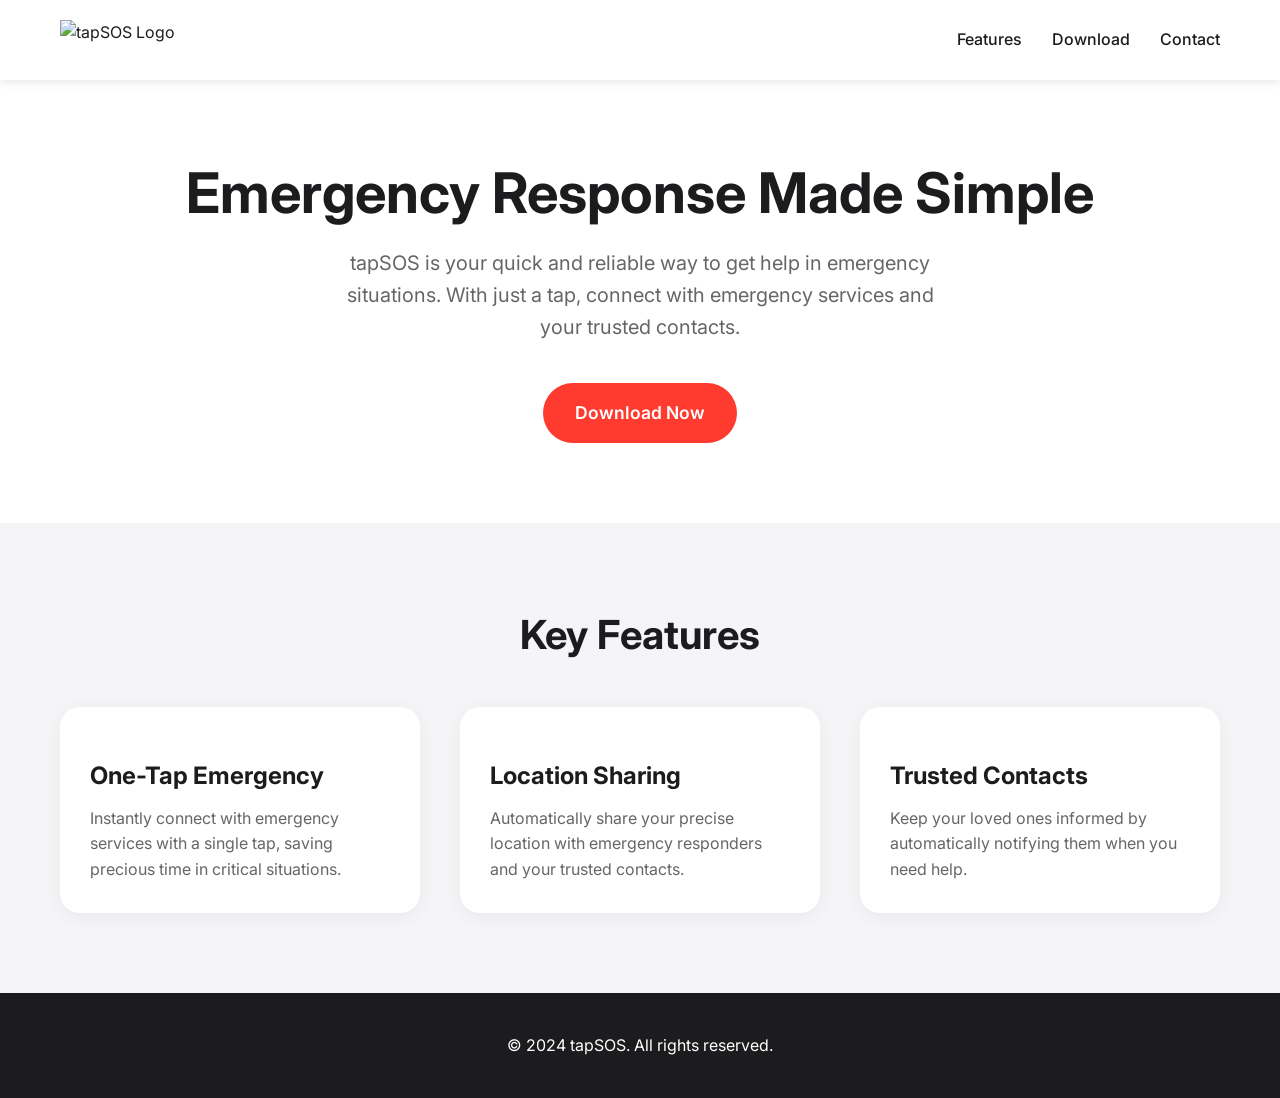
==== tapsos/index.html @ 2dd0941b "Update index.html" ====
<!DOCTYPE html>
<html lang="en">
<head>
    <meta charset="UTF-8">
    <meta name="viewport" content="width=device-width, initial-scale=1.0">
    <title>tapSOS - Emergency Response Made Simple</title>
    <link rel="preconnect" href="https://fonts.googleapis.com">
    <link rel="preconnect" href="https://fonts.gstatic.com" crossorigin>
    <link href="https://fonts.googleapis.com/css2?family=Inter:wght@400;500;600;700&display=swap" rel="stylesheet">
    <style>
        :root {
            --primary-color: #FF3B30;
            --secondary-color: #1C1C1E;
            --background-color: #FFFFFF;
            --text-color: #1C1C1E;
            --accent-color: #007AFF;
        }

        * {
            margin: 0;
            padding: 0;
            box-sizing: border-box;
        }

        body {
            font-family: 'Inter', sans-serif;
            line-height: 1.6;
            color: var(--text-color);
            background-color: var(--background-color);
        }

        .container {
            max-width: 1200px;
            margin: 0 auto;
            padding: 0 20px;
        }

        header {
            background-color: var(--background-color);
            padding: 20px 0;
            box-shadow: 0 2px 10px rgba(0, 0, 0, 0.1);
            position: fixed;
            width: 100%;
            top: 0;
            z-index: 1000;
        }

        nav {
            display: flex;
            justify-content: space-between;
            align-items: center;
        }

        .logo {
            height: 40px;
        }

        .nav-links {
            display: flex;
            gap: 30px;
        }

        .nav-links a {
            text-decoration: none;
            color: var(--text-color);
            font-weight: 500;
            transition: color 0.3s ease;
        }

        .nav-links a:hover {
            color: var(--primary-color);
        }

        .hero {
            padding: 160px 0 80px;
            text-align: center;
        }

        .hero h1 {
            font-size: 3.5rem;
            font-weight: 700;
            margin-bottom: 20px;
            line-height: 1.2;
        }

        .hero p {
            font-size: 1.25rem;
            color: #666;
            max-width: 600px;
            margin: 0 auto 40px;
        }

        .cta-button {
            display: inline-block;
            background-color: var(--primary-color);
            color: white;
            padding: 16px 32px;
            border-radius: 30px;
            text-decoration: none;
            font-weight: 600;
            font-size: 1.1rem;
            transition: transform 0.3s ease, box-shadow 0.3s ease;
        }

        .cta-button:hover {
            transform: translateY(-2px);
            box-shadow: 0 4px 15px rgba(255, 59, 48, 0.3);
        }

        .features {
            padding: 80px 0;
            background-color: #F5F5F7;
        }

        .features-grid {
            display: grid;
            grid-template-columns: repeat(auto-fit, minmax(300px, 1fr));
            gap: 40px;
            margin-top: 40px;
        }

        .feature-card {
            background: white;
            padding: 30px;
            border-radius: 20px;
            box-shadow: 0 4px 20px rgba(0, 0, 0, 0.05);
        }

        .feature-card h3 {
            margin: 20px 0 10px;
            font-size: 1.5rem;
        }

        .feature-card p {
            color: #666;
        }

        footer {
            background-color: var(--secondary-color);
            color: white;
            padding: 40px 0;
            text-align: center;
        }

        @media (max-width: 768px) {
            .hero h1 {
                font-size: 2.5rem;
            }

            .nav-links {
                display: none;
            }
        }
    </style>
</head>
<body>
    <header>
        <nav class="container">
            <img src="tapsostrans.png" alt="tapSOS Logo" class="logo">
            <div class="nav-links">
                <a href="#features">Features</a>
                <a href="#download">Download</a>
                <a href="#contact">Contact</a>
            </div>
        </nav>
    </header>

    <section class="hero">
        <div class="container">
            <h1>Emergency Response Made Simple</h1>
            <p>tapSOS is your quick and reliable way to get help in emergency situations. With just a tap, connect with emergency services and your trusted contacts.</p>
            <a href="#download" class="cta-button">Download Now</a>
        </div>
    </section>

    <section class="features" id="features">
        <div class="container">
            <h2 style="text-align: center; font-size: 2.5rem; margin-bottom: 20px;">Key Features</h2>
            <div class="features-grid">
                <div class="feature-card">
                    <h3>One-Tap Emergency</h3>
                    <p>Instantly connect with emergency services with a single tap, saving precious time in critical situations.</p>
                </div>
                <div class="feature-card">
                    <h3>Location Sharing</h3>
                    <p>Automatically share your precise location with emergency responders and your trusted contacts.</p>
                </div>
                <div class="feature-card">
                    <h3>Trusted Contacts</h3>
                    <p>Keep your loved ones informed by automatically notifying them when you need help.</p>
                </div>
            </div>
        </div>
    </section>

    <footer>
        <div class="container">
            <p>&copy; 2024 tapSOS. All rights reserved.</p>
        </div>
    </footer>
</body>
</html>
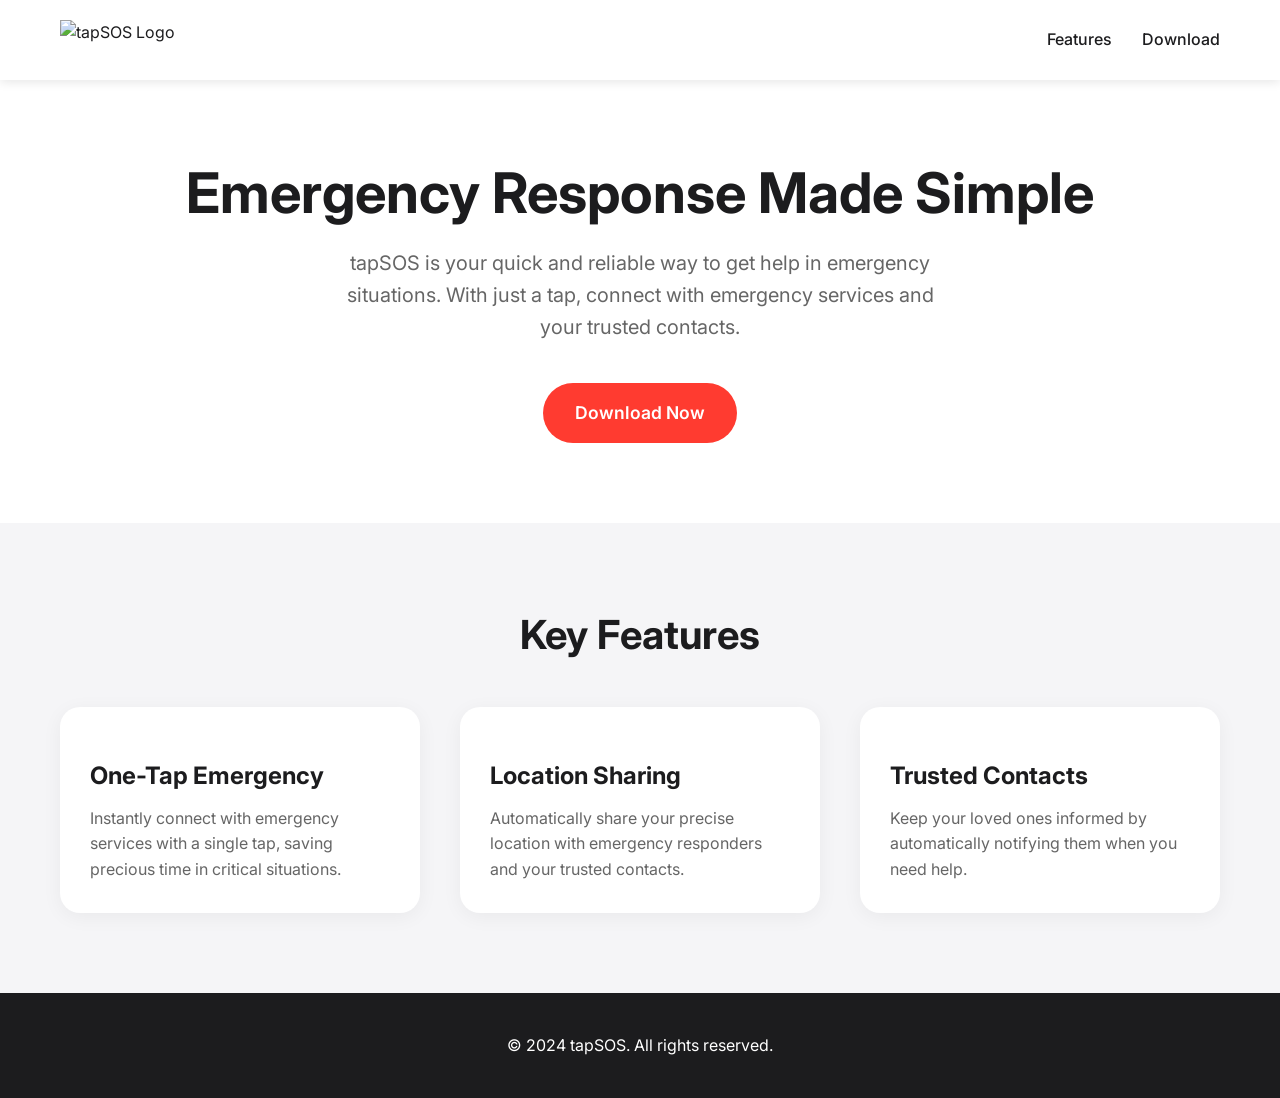
==== commit 5119b618: "Update index.html" ====
--- a/tapsos/index.html
+++ b/tapsos/index.html
@@ -160,7 +160,6 @@
             <div class="nav-links">
                 <a href="#features">Features</a>
                 <a href="#download">Download</a>
-                <a href="#contact">Contact</a>
             </div>
         </nav>
     </header>
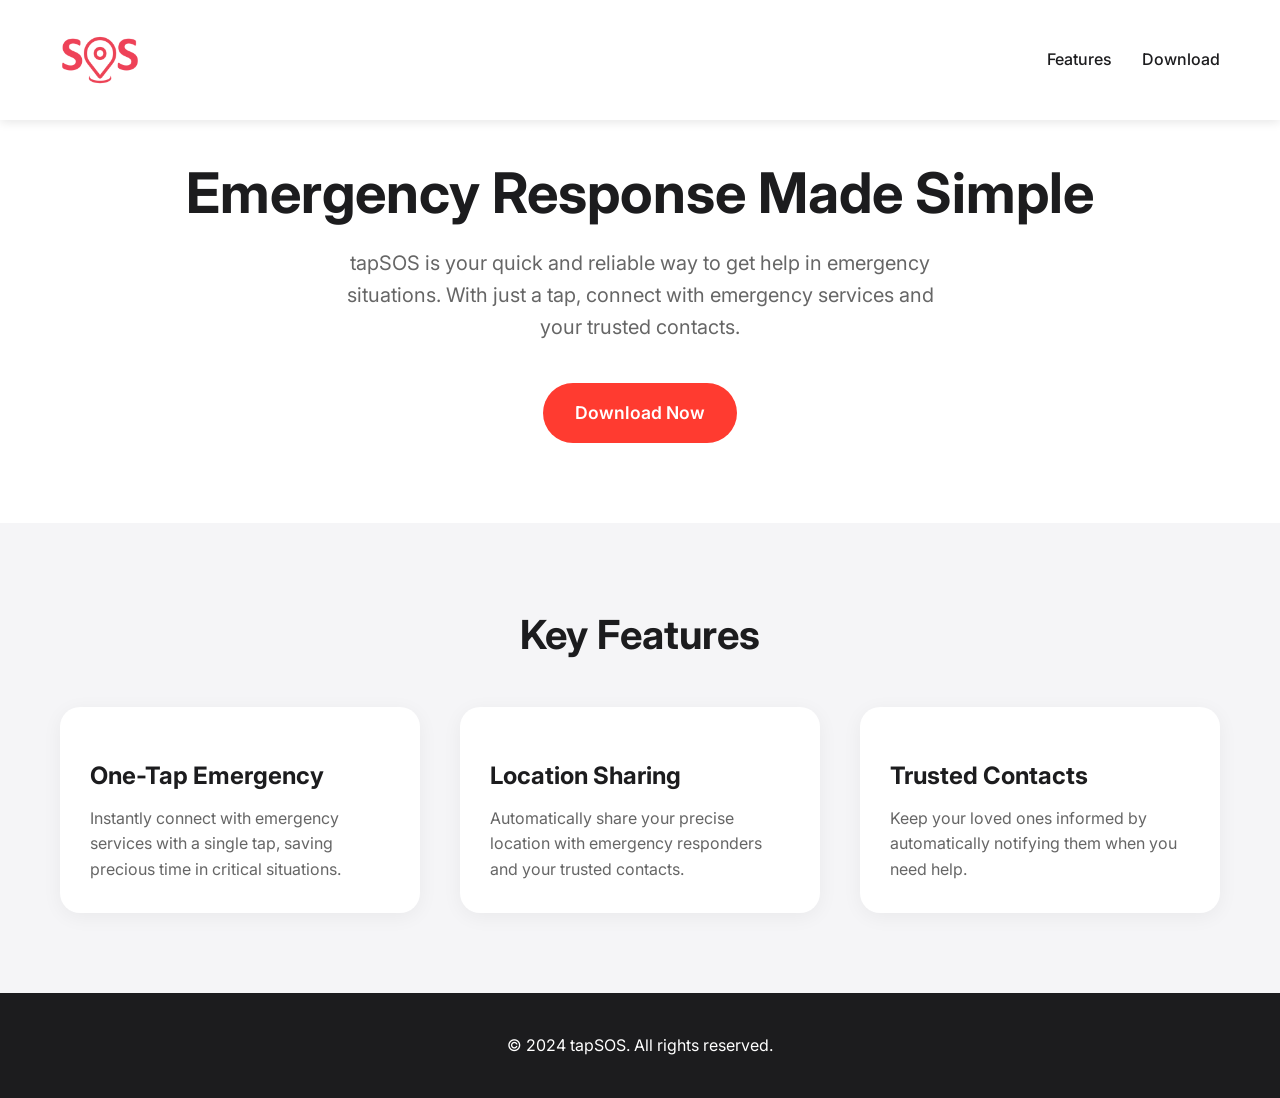
==== commit 6a1de0e4: "Update index.html" ====
--- a/tapsos/index.html
+++ b/tapsos/index.html
@@ -52,7 +52,7 @@
         }
 
         .logo {
-            height: 40px;
+            height: 80px;
         }
 
         .nav-links {
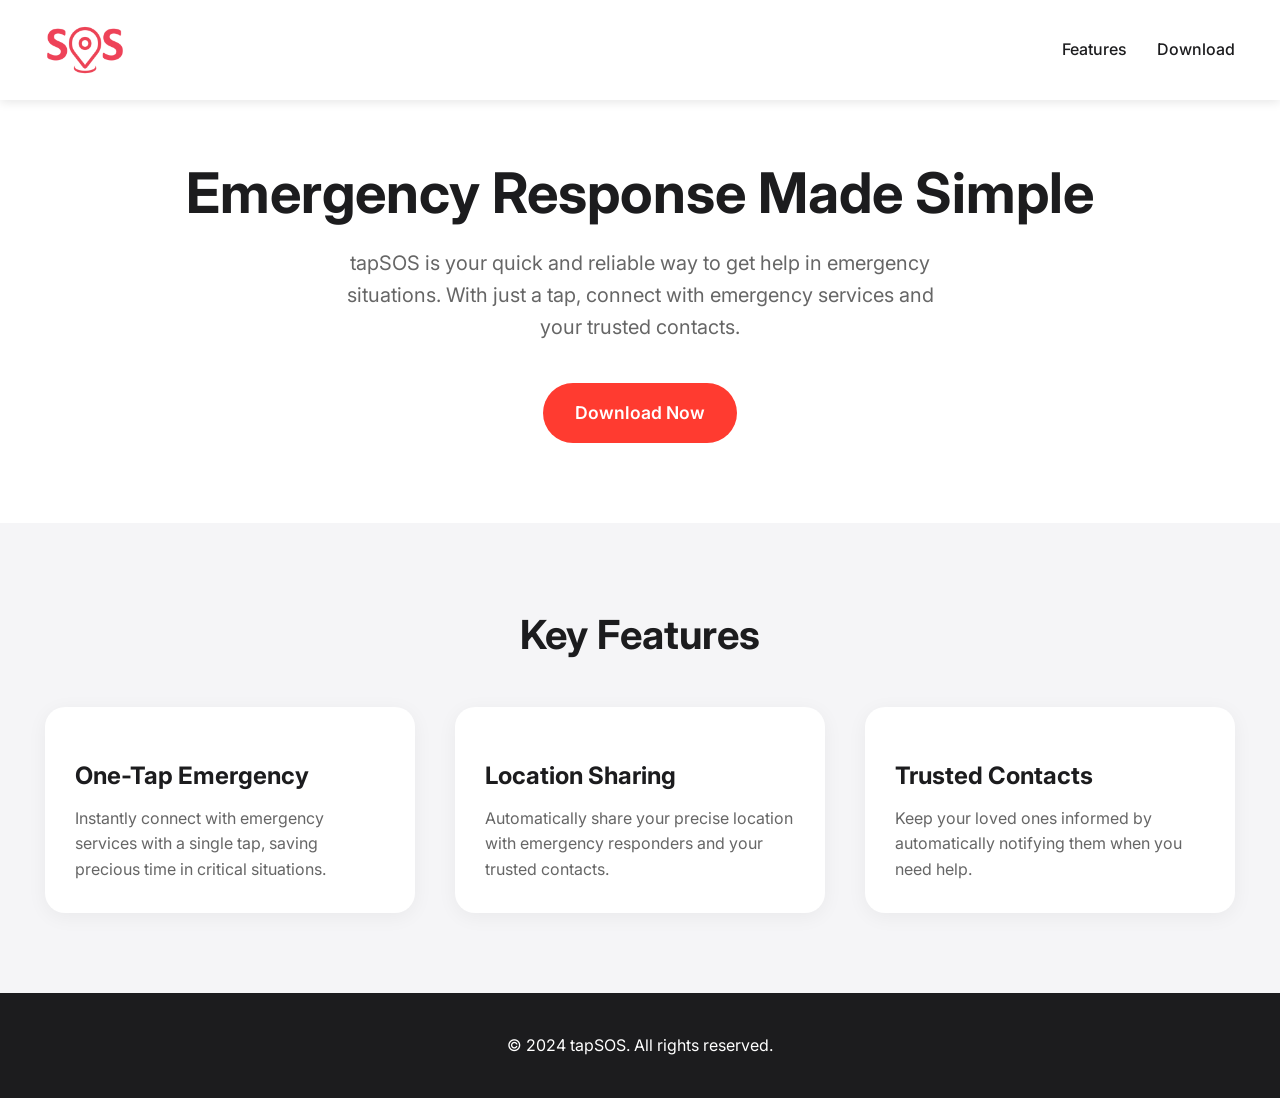
==== commit 7e10ff53: "Update index.html" ====
--- a/tapsos/index.html
+++ b/tapsos/index.html
@@ -32,12 +32,12 @@
         .container {
             max-width: 1200px;
             margin: 0 auto;
-            padding: 0 20px;
+            padding: 0 5px;
         }
 
         header {
             background-color: var(--background-color);
-            padding: 20px 0;
+            padding: 10px 0;
             box-shadow: 0 2px 10px rgba(0, 0, 0, 0.1);
             position: fixed;
             width: 100%;
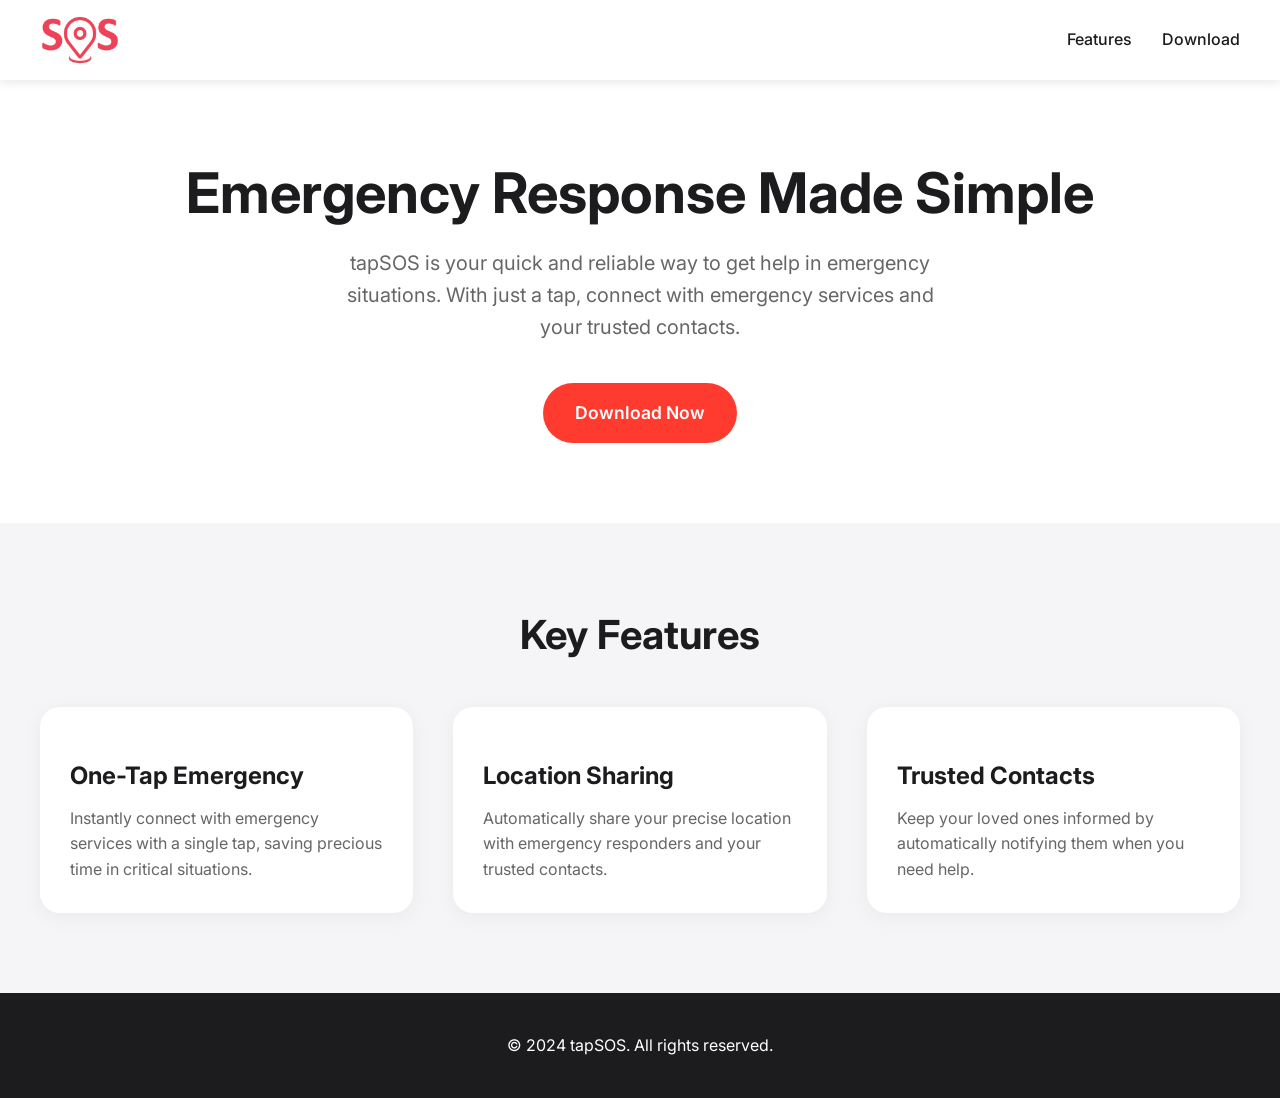
==== commit cb4d3f71: "Update index.html" ====
--- a/tapsos/index.html
+++ b/tapsos/index.html
@@ -32,12 +32,12 @@
         .container {
             max-width: 1200px;
             margin: 0 auto;
-            padding: 0 5px;
+            padding: 0 0;
         }
 
         header {
             background-color: var(--background-color);
-            padding: 10px 0;
+            padding: 0 0;
             box-shadow: 0 2px 10px rgba(0, 0, 0, 0.1);
             position: fixed;
             width: 100%;
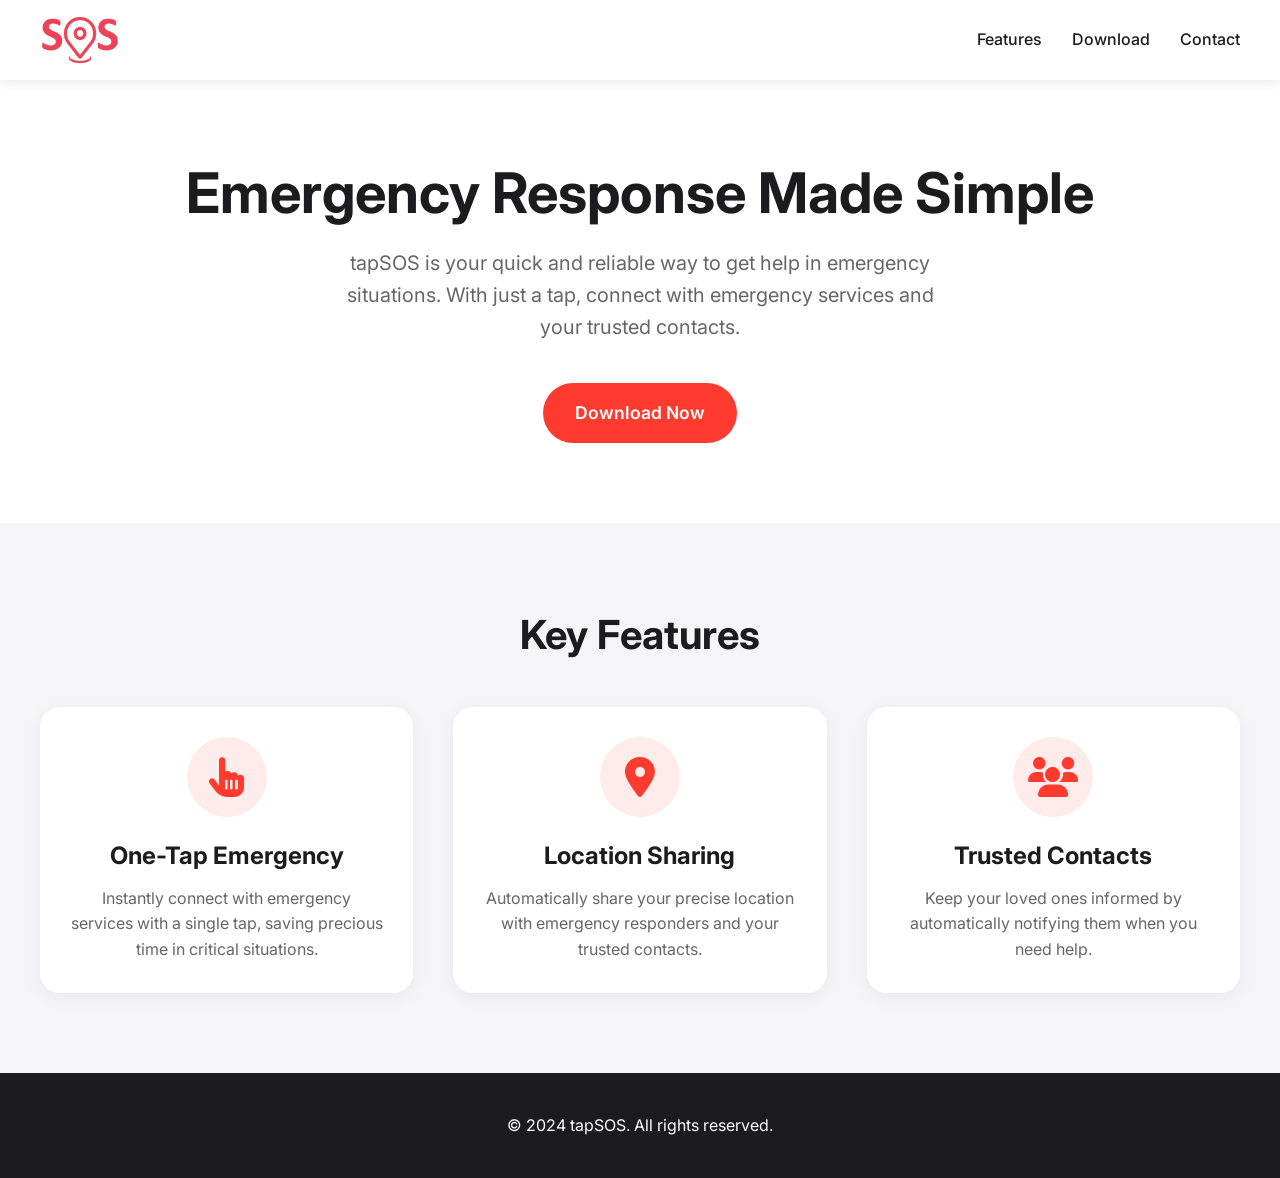
==== commit eb21256f: "Update index.html" ====
--- a/tapsos/index.html
+++ b/tapsos/index.html
@@ -7,6 +7,7 @@
     <link rel="preconnect" href="https://fonts.googleapis.com">
     <link rel="preconnect" href="https://fonts.gstatic.com" crossorigin>
     <link href="https://fonts.googleapis.com/css2?family=Inter:wght@400;500;600;700&display=swap" rel="stylesheet">
+    <link rel="stylesheet" href="https://cdnjs.cloudflare.com/ajax/libs/font-awesome/6.5.1/css/all.min.css">
     <style>
         :root {
             --primary-color: #FF3B30;
@@ -32,12 +33,12 @@
         .container {
             max-width: 1200px;
             margin: 0 auto;
-            padding: 0 0;
+            padding: 0;
         }
 
         header {
             background-color: var(--background-color);
-            padding: 0 0;
+            padding: 0;
             box-shadow: 0 2px 10px rgba(0, 0, 0, 0.1);
             position: fixed;
             width: 100%;
@@ -49,6 +50,7 @@
             display: flex;
             justify-content: space-between;
             align-items: center;
+            padding: 20px;
         }
 
         .logo {
@@ -124,6 +126,26 @@
             padding: 30px;
             border-radius: 20px;
             box-shadow: 0 4px 20px rgba(0, 0, 0, 0.05);
+            text-align: center;
+            transition: transform 0.3s ease;
+        }
+
+        .feature-card:hover {
+            transform: translateY(-5px);
+        }
+
+        .feature-icon {
+            font-size: 2.5rem;
+            color: var(--primary-color);
+            margin-bottom: 20px;
+            background: rgba(255, 59, 48, 0.1);
+            width: 80px;
+            height: 80px;
+            display: flex;
+            align-items: center;
+            justify-content: center;
+            border-radius: 50%;
+            margin: 0 auto 20px;
         }
 
         .feature-card h3 {
@@ -160,6 +182,7 @@
             <div class="nav-links">
                 <a href="#features">Features</a>
                 <a href="#download">Download</a>
+                <a href="#contact">Contact</a>
             </div>
         </nav>
     </header>
@@ -177,14 +200,23 @@
             <h2 style="text-align: center; font-size: 2.5rem; margin-bottom: 20px;">Key Features</h2>
             <div class="features-grid">
                 <div class="feature-card">
+                    <div class="feature-icon">
+                        <i class="fas fa-hand-pointer"></i>
+                    </div>
                     <h3>One-Tap Emergency</h3>
                     <p>Instantly connect with emergency services with a single tap, saving precious time in critical situations.</p>
                 </div>
                 <div class="feature-card">
+                    <div class="feature-icon">
+                        <i class="fas fa-location-dot"></i>
+                    </div>
                     <h3>Location Sharing</h3>
                     <p>Automatically share your precise location with emergency responders and your trusted contacts.</p>
                 </div>
                 <div class="feature-card">
+                    <div class="feature-icon">
+                        <i class="fas fa-users"></i>
+                    </div>
                     <h3>Trusted Contacts</h3>
                     <p>Keep your loved ones informed by automatically notifying them when you need help.</p>
                 </div>
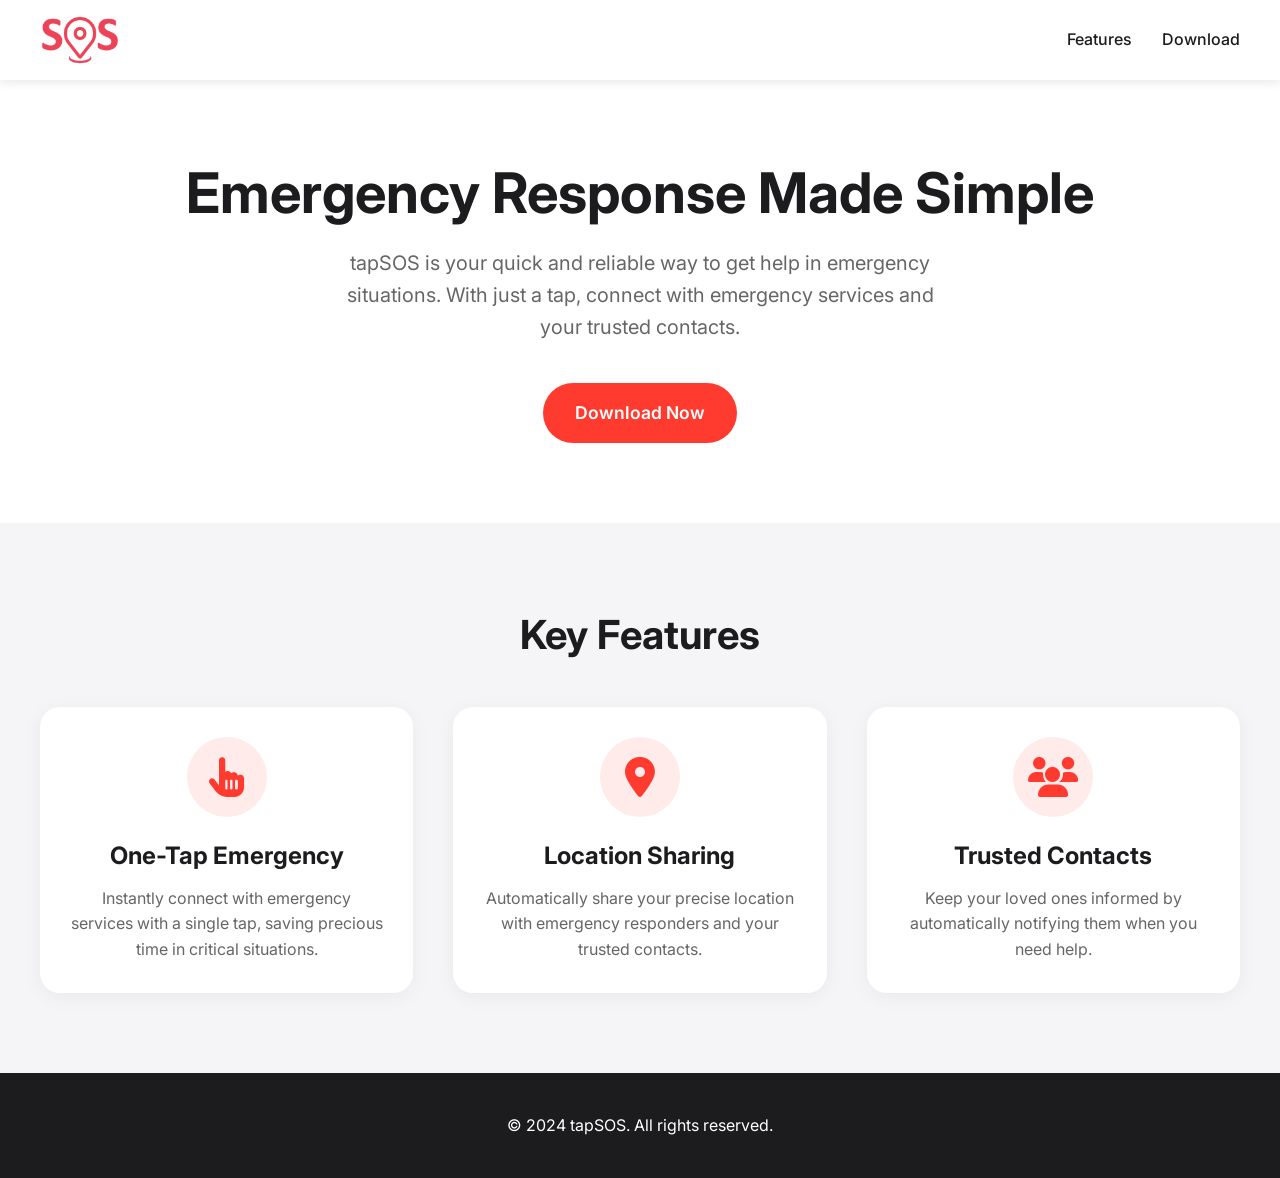
==== commit 72532487: "Update index.html" ====
--- a/tapsos/index.html
+++ b/tapsos/index.html
@@ -182,7 +182,6 @@
             <div class="nav-links">
                 <a href="#features">Features</a>
                 <a href="#download">Download</a>
-                <a href="#contact">Contact</a>
             </div>
         </nav>
     </header>
